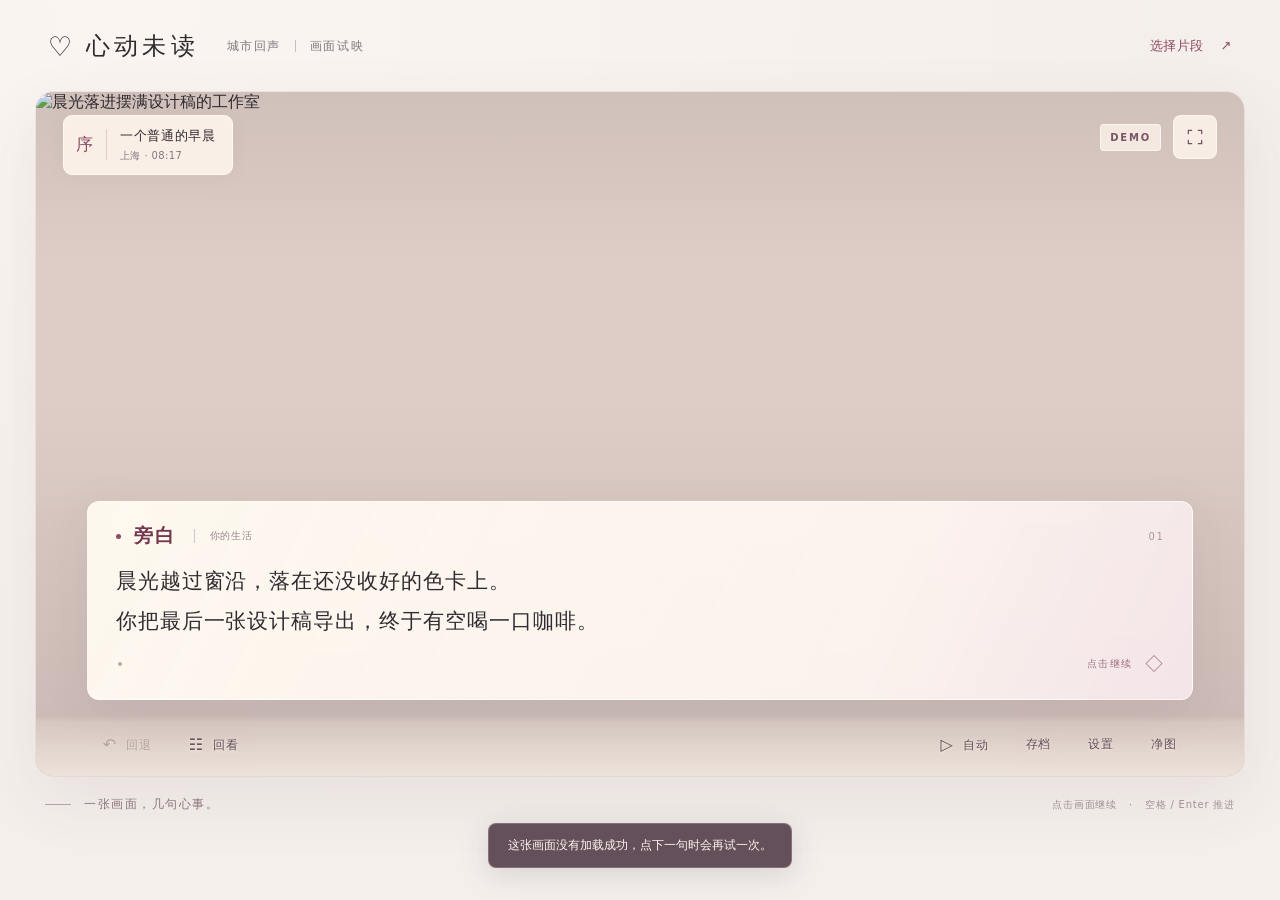
==== demo.html @ f4620fed "Add an independent visual novel interface demo Add demo.html as a separate trial entrance for review" ====
<!doctype html>
<html lang="zh-CN">
<head>
  <meta charset="utf-8">
  <meta name="viewport" content="width=device-width, initial-scale=1, viewport-fit=cover">
  <meta name="theme-color" content="#f4efeb">
  <meta name="description" content="心动未读画面试映：一张画面，几句心事。点击推进，选择你的靠近方式。">
  <meta name="demo-version" content="vn-demo-20261016-1">
  <title>心动未读 · 画面试映</title>
  <link rel="preload" href="assets/studio.webp" as="image" fetchpriority="high">
  <link rel="stylesheet" href="demo.css">
  <script src="demo-story.js" defer></script>
  <script src="demo.js" defer></script>
</head>
<body>
  <header class="masthead">
    <a class="wordmark" href="./" aria-label="返回心动未读正式版"><span class="mark" aria-hidden="true">♡</span> 心动未读</a>
    <span class="masthead-caption">城市回声 <span class="small-divider" aria-hidden="true"></span> 画面试映</span>
    <button class="top-link" id="chapter-menu">选择片段 <span aria-hidden="true">↗</span></button>
  </header>

  <main>
    <section class="theater" id="theater" aria-label="心动未读视觉小说试玩">
      <div class="scene-wash" id="scene-wash" aria-hidden="true"></div>
      <img class="artwork" id="artwork" src="assets/studio.webp" alt="晨光落进摆满设计稿的工作室" fetchpriority="high">
      <div class="scene-shade" aria-hidden="true"></div>
      <button class="advance-surface" id="advance-surface" aria-label="显示完整对白或继续下一句"></button>

      <div class="scene-hud" id="scene-hud">
        <div class="scene-badge"><span class="chapter-number" id="chapter-number">序</span><div><span class="chapter-label" id="chapter-label">一个普通的早晨</span><span class="place-label" id="place-label">上海 · 08:17</span></div></div>
        <div class="hud-actions"><span class="demo-badge">DEMO</span><button class="icon-button" id="fullscreen" aria-label="展开游戏画面" title="展开画面"><svg viewBox="0 0 24 24" aria-hidden="true"><path d="M8 4H4v4m12-4h4v4M4 16v4h4m12-4v4h-4"/></svg></button></div>
      </div>

      <section class="choice-panel" id="choice-panel" aria-label="选择如何回应" hidden>
        <p class="choice-kicker">这一刻，听你的。</p>
        <h2 id="choice-title">先让哪一件事发生？</h2>
        <div class="choice-list" id="choice-list"></div>
      </section>

      <section class="dialogue" id="dialogue" aria-label="当前对白">
        <div class="dialogue-heading"><span class="speaker-dot" aria-hidden="true"></span><strong id="speaker">旁白</strong><span class="speaker-caption" id="speaker-caption">你的生活</span><span class="page-mark" id="page-mark">01</span></div>
        <div class="dialogue-text" id="dialogue-text" aria-live="polite" aria-atomic="true"></div>
        <div class="dialogue-footer"><span class="save-indicator" id="save-indicator" aria-hidden="true"></span><button id="next" class="next-button"><span id="next-label">点击继续</span><span class="next-diamond" aria-hidden="true">◇</span></button></div>
      </section>

      <nav class="game-tools" id="game-tools" aria-label="游戏控制">
        <div class="tools-left"><button id="back" class="tool-button" aria-label="回到上一句"><span aria-hidden="true">↶</span> 回退</button><button id="history" class="tool-button"><span aria-hidden="true">☷</span> 回看</button></div>
        <div class="tools-right"><button id="auto" class="tool-button" aria-pressed="false"><span aria-hidden="true">▷</span> 自动</button><button id="save" class="tool-button">存档</button><button id="settings" class="tool-button">设置</button><button id="hide-ui" class="tool-button" aria-label="隐藏对白查看画面">净图</button></div>
      </nav>
      <button id="restore-ui" class="restore-ui" hidden>显示对白 <span aria-hidden="true">↙</span></button>
      <div class="loading-note" id="loading-note" role="status" hidden>正在展开这一幕…</div>
    </section>
    <footer class="demo-footer"><p><span class="footer-line" aria-hidden="true"></span> 一张画面，几句心事。</p><span>点击画面继续 <span aria-hidden="true">·</span> 空格 / Enter 推进</span></footer>
  </main>

  <dialog class="sheet" id="sheet" aria-labelledby="sheet-title">
    <div class="sheet-header"><div><span class="sheet-kicker" id="sheet-kicker">心动未读</span><h2 id="sheet-title">这一页</h2></div><button class="close-button" id="close-sheet" aria-label="关闭窗口">×</button></div>
    <div class="sheet-body" id="sheet-body"></div>
  </dialog>
  <div class="toast" id="toast" role="status" hidden></div>
  <noscript><p class="no-script">请开启浏览器 JavaScript 后体验点击对白与剧情分支。</p></noscript>
</body>
</html>
---- demo.css ----
:root{color-scheme:light;--paper:#f4efeb;--ink:#302b30;--muted:#82767d;--rose:#8f4b63;--rose-light:#f1dbe0;--line:#ded2d5;--serif:"Songti SC","STSong","Noto Serif CJK SC",serif;--font:system-ui,-apple-system,"PingFang SC","Microsoft YaHei",sans-serif;--text-size:21px;--ease:cubic-bezier(.23,1,.32,1)}
*{box-sizing:border-box}
html{-webkit-text-size-adjust:100%;text-size-adjust:100%;background:var(--paper)}
body{margin:0;color:var(--ink);font-family:var(--font);background:radial-gradient(ellipse at 10% 0,#faf5f1,transparent 65%),var(--paper);min-height:100svh}
button,input{font:inherit}
button{cursor:pointer;touch-action:manipulation;-webkit-tap-highlight-color:transparent}
button,a,input{outline-offset:4px}
button:focus-visible,a:focus-visible,input:focus-visible{outline:2px solid var(--rose)}
button{transition:background-color 140ms ease,border-color 140ms ease,transform 140ms var(--ease)}
button:active{transform:scale(.98)}
button:disabled{cursor:default;opacity:.35;transform:none}
button svg{width:20px;height:20px;fill:none;stroke:currentColor;stroke-width:1.5;stroke-linecap:round;stroke-linejoin:round}
[hidden]{display:none!important}
.masthead{max-width:1536px;margin:auto;padding:24px 48px;display:flex;align-items:center;gap:28px;height:92px}
.wordmark{font-family:var(--serif);font-size:24px;letter-spacing:.17em;color:var(--ink);text-decoration:none;white-space:nowrap}
.mark{display:inline-block;margin-right:4px;font-family:var(--font);font-size:27px;vertical-align:-2px;letter-spacing:0}
.masthead-caption{font-size:12px;letter-spacing:.13em;color:var(--muted);display:flex;align-items:center;gap:14px;flex:1}
.small-divider{width:1px;height:12px;background:#cebec3}
.top-link{min-height:44px;padding:8px 0 8px 16px;color:var(--rose);background:none;border:0;font-size:13px;letter-spacing:.04em}
.top-link span{margin-left:12px}
main{max-width:1536px;margin:auto;padding:0 36px}
.theater{position:relative;isolation:isolate;height:min(76dvh,850px);min-height:560px;max-height:calc(100dvh - 150px);overflow:hidden;border-radius:18px;background:#d7c6bd;box-shadow:0 22px 65px #67454c17,0 0 0 1px #8b5a6814;contain:layout paint}
.scene-wash{position:absolute;inset:-30px;background-image:url("assets/studio.webp");background-size:cover;background-position:center;filter:blur(24px);transform:scale(1.06);opacity:.78;z-index:-2}
.scene-wash:after{content:"";position:absolute;inset:0;background:#f5eae83d}
.artwork{position:absolute;inset:0;width:100%;height:100%;object-fit:cover;object-position:center;z-index:-1;pointer-events:none}
.theater[data-shape="portrait"] .artwork{width:min(100%,980px);left:50%;transform:translateX(-50%);object-fit:cover}
.scene-shade{position:absolute;inset:0;z-index:0;pointer-events:none;background:linear-gradient(180deg,#1b182511 0,transparent 23%,transparent 45%,#40303d21 100%)}
.advance-surface{position:absolute;inset:0;z-index:1;border:0;background:none;color:transparent;border-radius:18px;transform:none!important}
.advance-surface:focus-visible{outline-offset:-5px}
.scene-hud{position:absolute;inset:23px 27px auto;z-index:3;display:flex;justify-content:space-between;align-items:flex-start;pointer-events:none}
.scene-badge{display:flex;align-items:center;gap:13px;border:1px solid #ffffff90;border-radius:9px;padding:10px 16px 10px 12px;background:#fff6eddc;box-shadow:0 4px 24px #53354509;backdrop-filter:blur(8px);-webkit-backdrop-filter:blur(8px)}
.chapter-number{display:grid;place-items:center;min-width:29px;height:31px;border-right:1px solid #b995a566;padding-right:13px;font-family:var(--serif);color:var(--rose);font-size:17px}
.chapter-label{display:block;font-size:13px;letter-spacing:.05em;line-height:1.6}
.place-label{display:block;font-size:10px;color:var(--muted);letter-spacing:.04em;line-height:1.7}
.hud-actions{display:flex;align-items:center;gap:12px;pointer-events:auto}
.demo-badge{font-size:10px;font-weight:600;letter-spacing:.18em;padding:7px 9px;border:1px solid #ffffff91;border-radius:4px;background:#fff6edbc;color:#795568;backdrop-filter:blur(8px);-webkit-backdrop-filter:blur(8px)}
.icon-button{display:grid;place-items:center;width:44px;height:44px;border:1px solid #ffffff88;border-radius:8px;background:#fff6edd4;color:#725363;backdrop-filter:blur(8px);-webkit-backdrop-filter:blur(8px)}
.dialogue{position:absolute;z-index:4;left:4.2%;right:4.2%;bottom:76px;min-height:180px;padding:21px 28px 13px;border:1px solid #fffdf8c9;border-radius:12px;background:linear-gradient(115deg,#fffaf1f5,#fff7f2e8 70%,#f6e7ebed);box-shadow:0 12px 50px #3c2d3b15;backdrop-filter:blur(10px);-webkit-backdrop-filter:blur(10px);cursor:pointer}
.dialogue-heading{display:flex;align-items:center;gap:10px;margin-bottom:13px;min-height:25px}
.speaker-dot{height:5px;width:5px;background:var(--rose);border-radius:50%;margin-right:3px}
.dialogue-heading strong{font-family:var(--serif);font-size:19px;letter-spacing:.13em;color:#72364e;font-weight:600}
.speaker-caption{margin-left:7px;padding-left:15px;border-left:1px solid #d7c5cc;font-size:10px;color:#9a838d;letter-spacing:.08em}
.page-mark{margin-left:auto;font-size:10px;letter-spacing:.15em;color:#ae949f;font-variant-numeric:tabular-nums}
.dialogue-text{font-size:var(--text-size);font-family:var(--serif);line-height:1.9;letter-spacing:.045em;min-height:3.8em;white-space:pre-line;overflow-wrap:anywhere}
.dialogue-footer{display:flex;align-items:center;justify-content:space-between;min-height:36px;gap:20px}
.save-indicator{width:4px;height:4px;margin-left:2px;border-radius:50%;background:#b9aaa4}
.next-button{min-height:44px;display:flex;align-items:center;gap:13px;padding:4px 0 4px 16px;border:0;background:transparent;color:#9f7184;font-size:10px;letter-spacing:.12em}
.next-diamond{font-size:18px;line-height:1;font-family:var(--serif);color:#98667b}
.game-tools{position:absolute;z-index:5;bottom:0;left:0;right:0;min-height:60px;padding:4px 4.2% 8px;display:flex;align-items:center;justify-content:space-between;background:linear-gradient(0deg,#fbf2e8bb,#fbf2e83d 90%,transparent);gap:12px}
.tools-left,.tools-right{display:flex;align-items:center;gap:5px}
.tool-button{min-height:44px;padding:8px 15px;border:1px solid transparent;background:transparent;color:#624e58;font-size:12px;letter-spacing:.08em;border-radius:6px;white-space:nowrap;text-shadow:0 1px 3px #fff7edc9}
.tool-button span{font-size:16px;vertical-align:-1px;margin-right:4px}
.tool-button[aria-pressed="true"]{color:#8d2c50;background:#fff5eed9;border-color:#d9aebcb0}
.choice-panel{position:absolute;z-index:6;top:50%;left:50%;transform:translate(-50%,-45%);width:min(570px,calc(100% - 64px));max-height:calc(100% - 155px);overflow-y:auto;overscroll-behavior:contain;border:1px solid #fffaf3d6;border-radius:13px;padding:25px 25px 22px;background:linear-gradient(130deg,#fffaf2ed,#faeef2eb);box-shadow:0 15px 70px #47374424;backdrop-filter:blur(12px);-webkit-backdrop-filter:blur(12px);scrollbar-width:thin}
.choice-kicker{font-size:10px;color:#a17f8e;letter-spacing:.18em;margin:0 0 9px;text-align:center}
.choice-panel h2{font:500 23px/1.5 var(--serif);letter-spacing:.1em;text-align:center;margin:0 0 21px}
.choice-list{display:flex;flex-direction:column;gap:9px}
.choice-option{display:flex;align-items:center;justify-content:space-between;gap:16px;width:100%;min-height:65px;padding:12px 17px;border:1px solid #d7bac5b5;background:#fffbf5ad;border-radius:7px;text-align:left;color:#593a49}
.choice-option strong{display:block;font-size:14px;font-weight:500;line-height:1.6;letter-spacing:.04em}
.choice-option small{display:block;font-size:10px;line-height:1.8;letter-spacing:.03em;color:#9c7f8c;margin-top:2px}
.choice-arrow{color:#b992a2;font-size:17px}
.choice-option.pass{background:#f7f0eca1;border-style:dashed;color:#7d7376}
.choice-option.pass strong{font-size:13px}
.choice-option.pass small{color:#9b8f94}
.restore-ui{position:absolute;z-index:8;top:24px;right:26px;min-height:44px;padding:10px 17px;gap:15px;border:1px solid #fff7ebc9;border-radius:8px;background:#fff7ebdb;color:#735568;font-size:12px;letter-spacing:.05em}
.restore-ui span{margin-left:13px}
.loading-note{position:absolute;top:100px;left:30px;z-index:3;font-size:11px;padding:8px 12px;background:#fff6ebd9;border-radius:6px;color:#775867;pointer-events:none}
.demo-footer{display:flex;align-items:center;justify-content:space-between;gap:18px;padding:20px 9px 25px;color:#a29399;font-size:10px;letter-spacing:.08em}
.demo-footer p{margin:0;display:flex;align-items:center;gap:13px;color:#8e7782;font-family:var(--serif);font-size:12px;letter-spacing:.13em}
.footer-line{display:inline-block;width:26px;height:1px;background:#bca2ad}
.demo-footer>span span{padding:0 8px}
.sheet{position:fixed;inset:0;max-width:min(540px,calc(100vw - 32px));width:540px;max-height:calc(100dvh - 56px);margin:auto;padding:0;border:1px solid #fff9f4;border-radius:17px;background:#faf5f0;color:var(--ink);box-shadow:0 25px 100px #382b4930;overscroll-behavior:contain}
.sheet::backdrop{background:#3f2c3e52;backdrop-filter:blur(6px);-webkit-backdrop-filter:blur(6px)}
.sheet-header{display:flex;align-items:center;justify-content:space-between;gap:20px;padding:25px 26px 18px;border-bottom:1px solid #e4d6dc;position:sticky;top:0;background:#faf5f0f5;z-index:1}
.sheet-kicker{font-size:10px;letter-spacing:.18em;color:#ad8d9e}
.sheet h2{font:500 23px/1.5 var(--serif);letter-spacing:.06em;margin:7px 0 0}
.close-button{font-size:25px;font-weight:300;background:transparent;border:0;color:#8c7281;width:44px;height:44px;flex-shrink:0}
.sheet-body{padding:22px 26px 28px;overflow-wrap:anywhere}
.sheet-description{font-size:12px;line-height:1.9;color:#94838d;margin:0 0 21px}
.route-list{display:flex;flex-direction:column;gap:9px}
.route-entry{display:flex;align-items:center;gap:17px;padding:10px;border:1px solid #e2d0d8;border-radius:8px;background:#fffaf4;color:var(--ink);min-height:72px;text-align:left;width:100%}
.route-entry img{height:58px;width:52px;object-fit:cover;object-position:center 25%;border-radius:5px;flex-shrink:0}
.route-entry strong{font-family:var(--serif);font-size:16px;font-weight:500;letter-spacing:.05em;display:block;line-height:1.7}
.route-entry small{font-size:11px;color:#a08492;display:block;line-height:1.8}
.route-entry .choice-arrow{margin-left:auto;padding-right:8px}
.sheet-button{min-height:44px;border:1px solid #d9becb;background:#fffaf5;border-radius:6px;padding:10px 15px;font-size:12px;color:#71485e;letter-spacing:.04em}
.sheet-button.primary{background:#8f4b63;color:#fff9f1;border-color:#8f4b63}
.sheet-button.block{display:block;width:100%;margin-top:10px}
.button-row{display:flex;gap:8px;flex-wrap:wrap}
.button-row button[aria-pressed="true"]{background:#ecd4df;border-color:#b7899e;color:#6c354f}
.setting-row{margin:0 0 24px}
.setting-label{display:block;font-size:13px;letter-spacing:.04em;margin-bottom:11px}
.setting-note{font-size:11px;line-height:1.9;color:#9c8792;margin:9px 0 0}
.name-form{display:flex;gap:9px}
.name-form input{min-width:0;flex:1;font-size:16px;background:#fffaf7;border:1px solid #d8bfcb;border-radius:6px;padding:10px 12px;color:#49313f;min-height:44px}
.history-entry{padding:13px 0;border-bottom:1px solid #e8dbe0}
.history-entry:first-child{padding-top:0}
.history-entry strong{font-size:12px;color:#a26c86;letter-spacing:.05em;font-weight:500}
.history-entry p{font:15px/1.9 var(--serif);white-space:pre-line;margin:7px 0 0}
.history-choice{font-size:11px;line-height:1.7;color:#9d768b;background:#f0e2e8;border-radius:5px;padding:7px 10px;margin:16px 0 1px}
.slot-card{padding:17px 0;border-bottom:1px solid #e4d5dd}
.slot-card:first-child{padding-top:0}
.slot-card strong{font-size:13px;letter-spacing:.04em}
.slot-card p{font-size:11px;line-height:1.8;color:#9e8494;margin:8px 0 12px}
.finish-mark{font-size:40px;color:#c09aac;text-align:center;line-height:1.4;margin:0 0 15px}
.finish-copy{text-align:center;white-space:pre-line;font:17px/2 var(--serif);color:#76596a;margin:0 0 25px}
.toast{position:fixed;z-index:1100;bottom:32px;left:50%;transform:translateX(-50%);background:#58424eea;color:#fff7ef;border:1px solid #fff3ed33;padding:12px 19px;border-radius:8px;font-size:12px;line-height:1.6;text-align:center;max-width:calc(100% - 36px);width:max-content;box-shadow:0 6px 30px #392d4426;pointer-events:none}
.theater:fullscreen,.theater.is-expanded{height:100dvh;width:100vw;max-height:none;min-height:0;border-radius:0}
.theater.is-expanded{position:fixed;inset:0;z-index:1000}
body.expanded{overflow:hidden}
.no-script{padding:20px;color:#8f4b63}
@media(hover:hover) and (pointer:fine){.tool-button:hover{background:#fff8efb3;border-color:#d5b7c37a}.top-link:hover{color:#632a44}.choice-option:hover{border-color:#b67996;background:#fff9f4}.sheet-button:hover,.route-entry:hover{border-color:#b37f98;background:#f4e3eb}.sheet-button.primary:hover{background:#7a3d53}.icon-button:hover{background:#fff7ef}.next-button:hover{color:#71324f}}
@media(min-width:1700px){.dialogue{left:5%;right:5%;bottom:88px;padding:25px 34px 17px}.dialogue-text{font-size:calc(var(--text-size) + 1px)}.game-tools{min-height:70px;padding:5px 5% 12px}}
@media(max-width:800px){.masthead{padding:17px 24px;height:76px;gap:20px}.wordmark{font-size:21px}.masthead-caption{font-size:10px}.top-link{font-size:12px}main{padding:0 20px}.theater{height:calc(100dvh - 132px);max-height:none;min-height:490px;border-radius:13px}.dialogue{left:4%;right:4%;padding:19px 22px 10px}.dialogue-text{font-size:calc(var(--text-size) - 1px)}.game-tools{padding-left:3%;padding-right:3%}.tool-button{padding-left:11px;padding-right:11px}.demo-footer{font-size:9px;padding-top:17px}.scene-hud{inset:19px 20px auto}.choice-panel{width:min(520px,calc(100% - 48px))}}
@media(max-width:540px){.masthead{height:66px;padding:10px 18px;gap:8px}.wordmark{font-size:18px;letter-spacing:.12em}.mark{font-size:23px;margin-right:1px}.masthead-caption{display:none}.top-link{margin-left:auto;font-size:11px}.top-link span{margin-left:5px}main{padding:0}.theater{height:calc(100dvh - 66px);max-height:none;min-height:480px;border-radius:0;box-shadow:none}.scene-wash{filter:blur(15px)}.theater[data-shape="portrait"] .artwork{object-fit:cover;object-position:50% 24%}.theater[data-shape="wide"] .artwork{object-fit:cover;object-position:48% 50%}.scene-hud{inset:15px 16px auto}.scene-badge{padding:8px 11px 8px 9px;gap:10px;border-radius:7px}.chapter-label{font-size:11px}.chapter-number{font-size:15px;padding-right:10px;min-width:24px;height:28px}.place-label{font-size:9px}.hud-actions{gap:7px}.demo-badge{font-size:8px;letter-spacing:.13em;padding:6px 7px}.icon-button{width:40px;height:40px;min-height:44px}.dialogue{left:14px;right:14px;bottom:calc(65px + env(safe-area-inset-bottom));min-height:185px;padding:17px 18px 10px;border-radius:10px;background:linear-gradient(115deg,#fff9f1f7,#fff6f0ef 70%,#f7e9eeef)}.dialogue-heading{margin-bottom:13px;gap:8px}.dialogue-heading strong{font-size:17px}.speaker-caption{font-size:9px;margin-left:3px;padding-left:10px;letter-spacing:.02em}.dialogue-text{font-size:calc(var(--text-size) - 2px);line-height:1.85;letter-spacing:.04em;min-height:3.7em}.dialogue-footer{min-height:32px}.next-button{font-size:9px;min-height:36px;letter-spacing:.08em}.game-tools{min-height:calc(59px + env(safe-area-inset-bottom));padding:0 12px calc(5px + env(safe-area-inset-bottom));gap:0;align-items:center}.tools-left,.tools-right{gap:0}.tool-button{padding:7px 9px;font-size:10px;letter-spacing:.025em}.tool-button span{font-size:14px;margin-right:2px}.demo-footer{display:none}.choice-panel{width:calc(100% - 32px);padding:21px 16px 17px;max-height:calc(100% - 145px - env(safe-area-inset-bottom));transform:translate(-50%,-46%)}.choice-panel h2{font-size:21px;margin-bottom:17px}.choice-option{min-height:62px;padding:10px 12px}.choice-option strong{font-size:12px;line-height:1.7}.choice-option small{font-size:9px;line-height:1.7}.choice-list{gap:8px}.choice-option.pass strong{font-size:12px}.restore-ui{right:16px;top:15px;font-size:11px;padding:9px 13px}.sheet{max-width:calc(100vw - 26px);max-height:calc(100dvh - 32px);border-radius:13px}.sheet-header{padding:21px 20px 15px}.sheet-body{padding:20px}.toast{bottom:calc(22px + env(safe-area-inset-bottom))}}
@media(max-width:360px){.tool-button{padding-left:7px;padding-right:7px}.dialogue{left:11px;right:11px;padding-left:15px;padding-right:15px}.dialogue-text{font-size:calc(var(--text-size) - 3px)}.speaker-caption{display:none}.demo-badge{display:none}.choice-option strong{font-size:11px}.choice-panel h2{font-size:19px}.choice-option small{font-size:9px}}
@media(max-height:560px) and (min-width:541px){.masthead{height:52px;padding-top:4px;padding-bottom:4px}.theater{height:calc(100dvh - 52px);min-height:0;max-height:none;border-radius:0}main{padding:0}.demo-footer{display:none}.scene-hud{inset:10px 18px auto}.scene-badge{padding:5px 12px}.place-label{display:none}.demo-badge{display:none}.dialogue{bottom:48px;min-height:0;left:5%;right:5%;padding:12px 21px 3px}.dialogue-heading{margin-bottom:5px;min-height:20px}.dialogue-heading strong{font-size:16px}.dialogue-text{font-size:calc(var(--text-size) - 3px);line-height:1.65;min-height:3.3em}.dialogue-footer{min-height:28px}.next-button{min-height:28px}.game-tools{min-height:44px;padding-top:0;padding-bottom:0}.choice-panel{max-height:calc(100% - 100px);padding:12px 18px;top:49%;transform:translate(-50%,-45%)}.choice-kicker{display:none}.choice-panel h2{font-size:18px;margin-bottom:10px}.choice-list{gap:6px}.choice-option{min-height:43px;padding:6px 12px}.choice-option strong{font-size:12px}.choice-option small{display:none}}
@media(max-width:540px){.theater[data-shape="portrait"] .artwork{left:0;transform:none;width:100%}.next-button{min-height:44px}}
@media(max-height:560px) and (min-width:541px){.theater[data-shape="portrait"] .artwork{width:100%;left:0;transform:none;object-fit:contain}.next-button{min-height:28px}}
@media(prefers-reduced-motion:reduce){*,*:before,*:after{animation:none!important;transition:none!important;scroll-behavior:auto!important}}
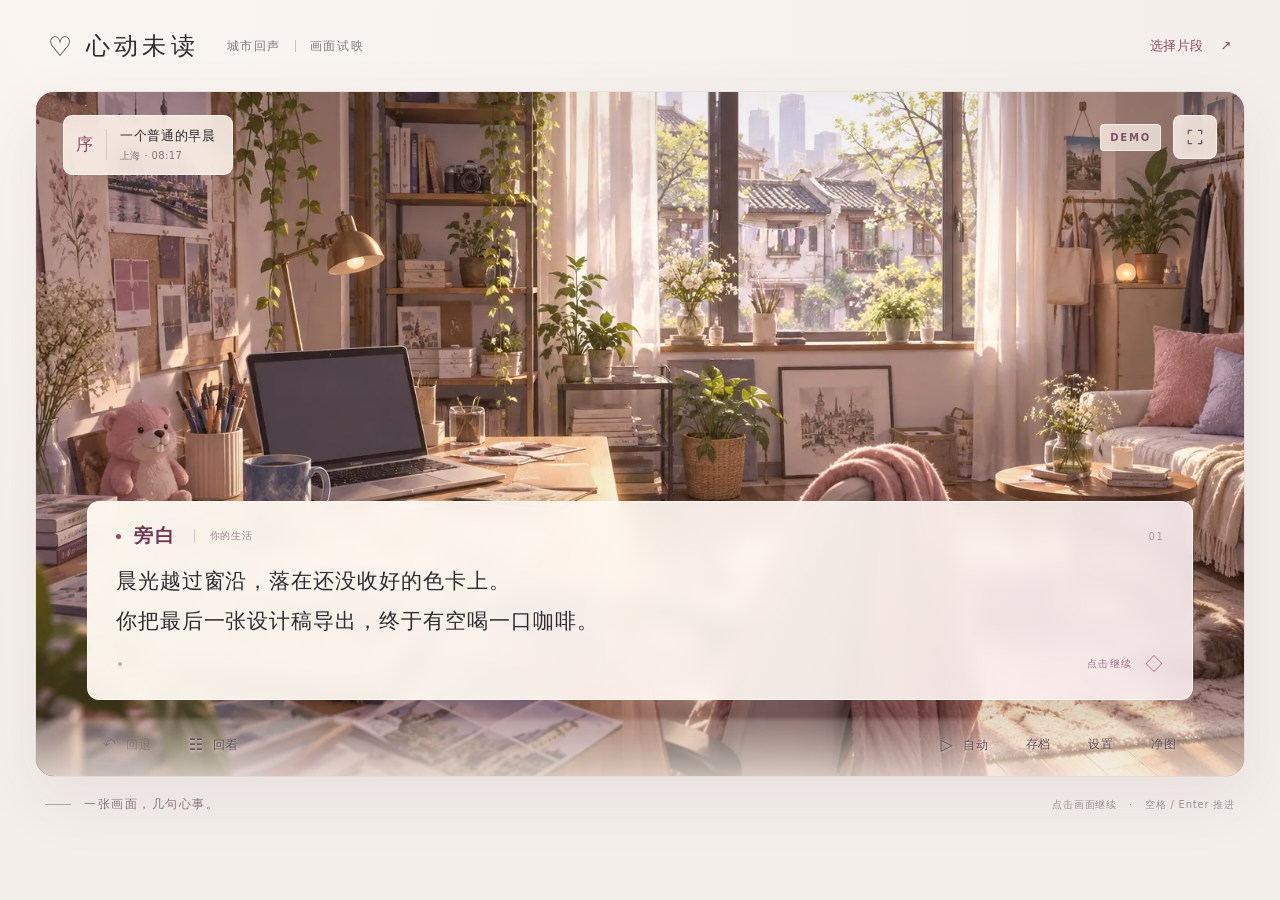
==== commit a0cd9b2f: "Use published artwork paths in visual novel demo Package the independent demo with the existing site" ====
--- a/demo.html
+++ b/demo.html
@@ -1,16 +1,17 @@
 <!doctype html>
 <html lang="zh-CN">
 <head>
+  <meta name="demo-release" content="45c949063571">
   <meta charset="utf-8">
   <meta name="viewport" content="width=device-width, initial-scale=1, viewport-fit=cover">
   <meta name="theme-color" content="#f4efeb">
   <meta name="description" content="心动未读画面试映：一张画面，几句心事。点击推进，选择你的靠近方式。">
   <meta name="demo-version" content="vn-demo-20261016-1">
   <title>心动未读 · 画面试映</title>
-  <link rel="preload" href="assets/studio.webp" as="image" fetchpriority="high">
-  <link rel="stylesheet" href="demo.css">
-  <script src="demo-story.js" defer></script>
-  <script src="demo.js" defer></script>
+  <link rel="preload" href="v3-studio.webp" as="image" fetchpriority="high">
+  <link rel="stylesheet" href="demo.css?v=45c949063571">
+  <script src="demo-story.js?v=45c949063571" defer></script>
+  <script src="demo.js?v=45c949063571" defer></script>
 </head>
 <body>
   <header class="masthead">
@@ -22,7 +23,7 @@
   <main>
     <section class="theater" id="theater" aria-label="心动未读视觉小说试玩">
       <div class="scene-wash" id="scene-wash" aria-hidden="true"></div>
-      <img class="artwork" id="artwork" src="assets/studio.webp" alt="晨光落进摆满设计稿的工作室" fetchpriority="high">
+      <img class="artwork" id="artwork" src="v3-studio.webp" alt="晨光落进摆满设计稿的工作室" fetchpriority="high">
       <div class="scene-shade" aria-hidden="true"></div>
       <button class="advance-surface" id="advance-surface" aria-label="显示完整对白或继续下一句"></button>
 
--- a/demo.css
+++ b/demo.css
@@ -20,7 +20,7 @@
 .top-link span{margin-left:12px}
 main{max-width:1536px;margin:auto;padding:0 36px}
 .theater{position:relative;isolation:isolate;height:min(76dvh,850px);min-height:560px;max-height:calc(100dvh - 150px);overflow:hidden;border-radius:18px;background:#d7c6bd;box-shadow:0 22px 65px #67454c17,0 0 0 1px #8b5a6814;contain:layout paint}
-.scene-wash{position:absolute;inset:-30px;background-image:url("assets/studio.webp");background-size:cover;background-position:center;filter:blur(24px);transform:scale(1.06);opacity:.78;z-index:-2}
+.scene-wash{position:absolute;inset:-30px;background-image:url("v3-studio.webp");background-size:cover;background-position:center;filter:blur(24px);transform:scale(1.06);opacity:.78;z-index:-2}
 .scene-wash:after{content:"";position:absolute;inset:0;background:#f5eae83d}
 .artwork{position:absolute;inset:0;width:100%;height:100%;object-fit:cover;object-position:center;z-index:-1;pointer-events:none}
 .theater[data-shape="portrait"] .artwork{width:min(100%,980px);left:50%;transform:translateX(-50%);object-fit:cover}
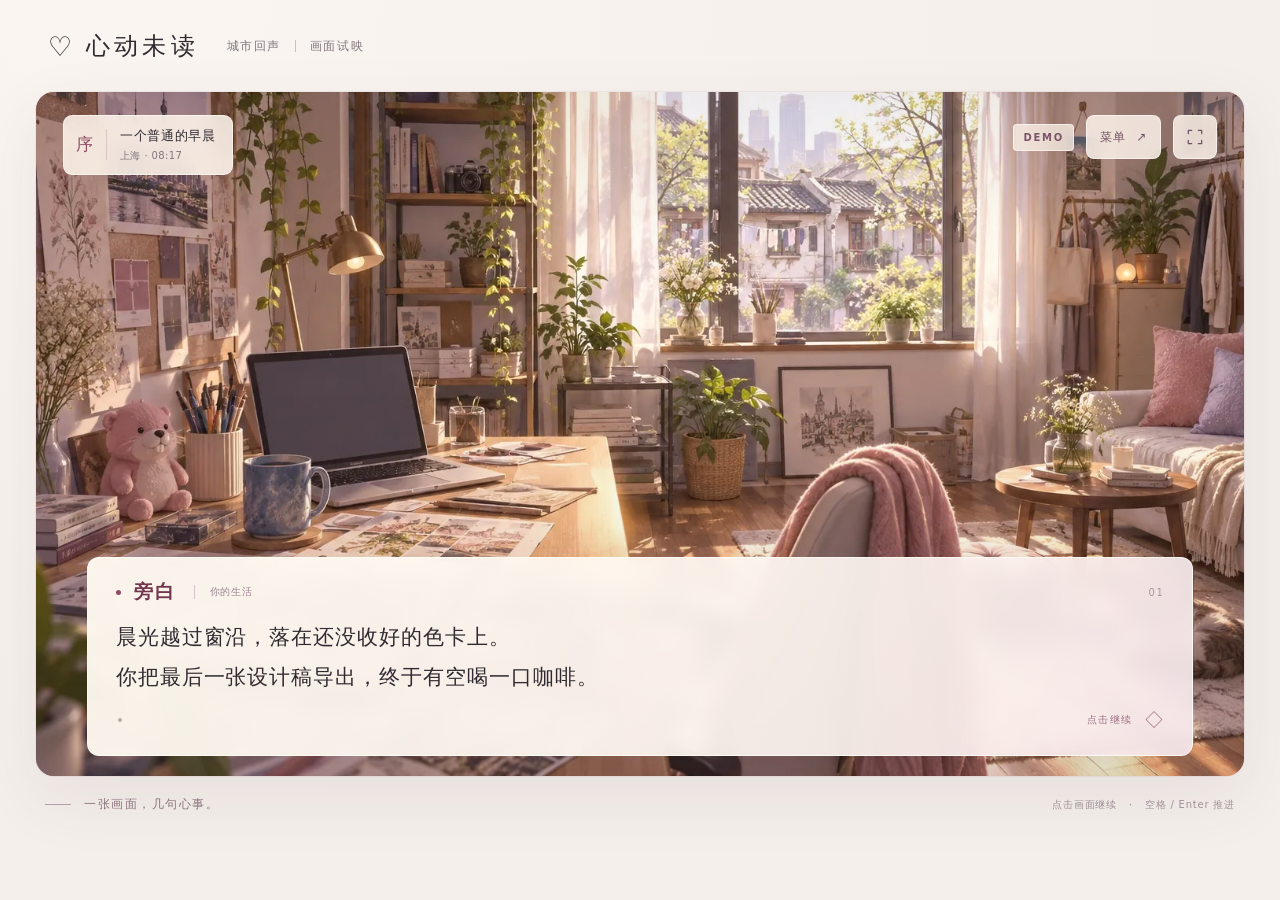
==== commit 4f4ebc02: "Remove demo bottom toolbar and lower dialogue Remove the always-visible bottom toolbar and keep its " ====
--- a/demo.html
+++ b/demo.html
@@ -1,7 +1,7 @@
 <!doctype html>
 <html lang="zh-CN">
 <head>
-  <meta name="demo-release" content="45c949063571">
+  <meta name="demo-release" content="0c62a8ebbc32">
   <meta charset="utf-8">
   <meta name="viewport" content="width=device-width, initial-scale=1, viewport-fit=cover">
   <meta name="theme-color" content="#f4efeb">
@@ -9,15 +9,14 @@
   <meta name="demo-version" content="vn-demo-20261016-1">
   <title>心动未读 · 画面试映</title>
   <link rel="preload" href="v3-studio.webp" as="image" fetchpriority="high">
-  <link rel="stylesheet" href="demo.css?v=45c949063571">
-  <script src="demo-story.js?v=45c949063571" defer></script>
-  <script src="demo.js?v=45c949063571" defer></script>
+  <link rel="stylesheet" href="demo.css?v=0c62a8ebbc32">
+  <script src="demo-story.js?v=0c62a8ebbc32" defer></script>
+  <script src="demo.js?v=0c62a8ebbc32" defer></script>
 </head>
 <body>
   <header class="masthead">
     <a class="wordmark" href="./" aria-label="返回心动未读正式版"><span class="mark" aria-hidden="true">♡</span> 心动未读</a>
     <span class="masthead-caption">城市回声 <span class="small-divider" aria-hidden="true"></span> 画面试映</span>
-    <button class="top-link" id="chapter-menu">选择片段 <span aria-hidden="true">↗</span></button>
   </header>
 
   <main>
@@ -29,7 +28,7 @@
 
       <div class="scene-hud" id="scene-hud">
         <div class="scene-badge"><span class="chapter-number" id="chapter-number">序</span><div><span class="chapter-label" id="chapter-label">一个普通的早晨</span><span class="place-label" id="place-label">上海 · 08:17</span></div></div>
-        <div class="hud-actions"><span class="demo-badge">DEMO</span><button class="icon-button" id="fullscreen" aria-label="展开游戏画面" title="展开画面"><svg viewBox="0 0 24 24" aria-hidden="true"><path d="M8 4H4v4m12-4h4v4M4 16v4h4m12-4v4h-4"/></svg></button></div>
+        <div class="hud-actions"><span class="demo-badge">DEMO</span><button class="top-link scene-menu" id="chapter-menu">菜单 <span aria-hidden="true">↗</span></button><button class="icon-button" id="fullscreen" aria-label="展开游戏画面" title="展开画面"><svg viewBox="0 0 24 24" aria-hidden="true"><path d="M8 4H4v4m12-4h4v4M4 16v4h4m12-4v4h-4"/></svg></button></div>
       </div>
 
       <section class="choice-panel" id="choice-panel" aria-label="选择如何回应" hidden>
@@ -44,10 +43,6 @@
         <div class="dialogue-footer"><span class="save-indicator" id="save-indicator" aria-hidden="true"></span><button id="next" class="next-button"><span id="next-label">点击继续</span><span class="next-diamond" aria-hidden="true">◇</span></button></div>
       </section>
 
-      <nav class="game-tools" id="game-tools" aria-label="游戏控制">
-        <div class="tools-left"><button id="back" class="tool-button" aria-label="回到上一句"><span aria-hidden="true">↶</span> 回退</button><button id="history" class="tool-button"><span aria-hidden="true">☷</span> 回看</button></div>
-        <div class="tools-right"><button id="auto" class="tool-button" aria-pressed="false"><span aria-hidden="true">▷</span> 自动</button><button id="save" class="tool-button">存档</button><button id="settings" class="tool-button">设置</button><button id="hide-ui" class="tool-button" aria-label="隐藏对白查看画面">净图</button></div>
-      </nav>
       <button id="restore-ui" class="restore-ui" hidden>显示对白 <span aria-hidden="true">↙</span></button>
       <div class="loading-note" id="loading-note" role="status" hidden>正在展开这一幕…</div>
     </section>
@@ -56,6 +51,10 @@
 
   <dialog class="sheet" id="sheet" aria-labelledby="sheet-title">
     <div class="sheet-header"><div><span class="sheet-kicker" id="sheet-kicker">心动未读</span><h2 id="sheet-title">这一页</h2></div><button class="close-button" id="close-sheet" aria-label="关闭窗口">×</button></div>
+    <nav class="menu-tools" id="menu-tools" aria-label="阅读与存档">
+      <button id="back" class="tool-button" aria-label="回到上一句"><span aria-hidden="true">↶</span> 回退</button><button id="history" class="tool-button"><span aria-hidden="true">☷</span> 回看</button>
+      <button id="auto" class="tool-button" aria-pressed="false"><span aria-hidden="true">▷</span> 自动</button><button id="save" class="tool-button">存档</button><button id="settings" class="tool-button">设置</button><button id="hide-ui" class="tool-button" aria-label="隐藏对白查看画面">净图</button>
+    </nav>
     <div class="sheet-body" id="sheet-body"></div>
   </dialog>
   <div class="toast" id="toast" role="status" hidden></div>
--- a/demo.css
+++ b/demo.css
@@ -33,9 +33,11 @@
 .chapter-label{display:block;font-size:13px;letter-spacing:.05em;line-height:1.6}
 .place-label{display:block;font-size:10px;color:var(--muted);letter-spacing:.04em;line-height:1.7}
 .hud-actions{display:flex;align-items:center;gap:12px;pointer-events:auto}
+.scene-menu{padding:8px 13px;border:1px solid #ffffff88;border-radius:8px;background:#fff6edd4;color:#725363;font-size:12px;backdrop-filter:blur(8px);-webkit-backdrop-filter:blur(8px)}
+.scene-menu span{margin-left:7px}
 .demo-badge{font-size:10px;font-weight:600;letter-spacing:.18em;padding:7px 9px;border:1px solid #ffffff91;border-radius:4px;background:#fff6edbc;color:#795568;backdrop-filter:blur(8px);-webkit-backdrop-filter:blur(8px)}
 .icon-button{display:grid;place-items:center;width:44px;height:44px;border:1px solid #ffffff88;border-radius:8px;background:#fff6edd4;color:#725363;backdrop-filter:blur(8px);-webkit-backdrop-filter:blur(8px)}
-.dialogue{position:absolute;z-index:4;left:4.2%;right:4.2%;bottom:76px;min-height:180px;padding:21px 28px 13px;border:1px solid #fffdf8c9;border-radius:12px;background:linear-gradient(115deg,#fffaf1f5,#fff7f2e8 70%,#f6e7ebed);box-shadow:0 12px 50px #3c2d3b15;backdrop-filter:blur(10px);-webkit-backdrop-filter:blur(10px);cursor:pointer}
+.dialogue{position:absolute;z-index:4;left:4.2%;right:4.2%;bottom:20px;min-height:180px;padding:21px 28px 13px;border:1px solid #fffdf8c9;border-radius:12px;background:linear-gradient(115deg,#fffaf1f5,#fff7f2e8 70%,#f6e7ebed);box-shadow:0 12px 50px #3c2d3b15;backdrop-filter:blur(10px);-webkit-backdrop-filter:blur(10px);cursor:pointer}
 .dialogue-heading{display:flex;align-items:center;gap:10px;margin-bottom:13px;min-height:25px}
 .speaker-dot{height:5px;width:5px;background:var(--rose);border-radius:50%;margin-right:3px}
 .dialogue-heading strong{font-family:var(--serif);font-size:19px;letter-spacing:.13em;color:#72364e;font-weight:600}
@@ -46,8 +48,8 @@
 .save-indicator{width:4px;height:4px;margin-left:2px;border-radius:50%;background:#b9aaa4}
 .next-button{min-height:44px;display:flex;align-items:center;gap:13px;padding:4px 0 4px 16px;border:0;background:transparent;color:#9f7184;font-size:10px;letter-spacing:.12em}
 .next-diamond{font-size:18px;line-height:1;font-family:var(--serif);color:#98667b}
-.game-tools{position:absolute;z-index:5;bottom:0;left:0;right:0;min-height:60px;padding:4px 4.2% 8px;display:flex;align-items:center;justify-content:space-between;background:linear-gradient(0deg,#fbf2e8bb,#fbf2e83d 90%,transparent);gap:12px}
-.tools-left,.tools-right{display:flex;align-items:center;gap:5px}
+
+
 .tool-button{min-height:44px;padding:8px 15px;border:1px solid transparent;background:transparent;color:#624e58;font-size:12px;letter-spacing:.08em;border-radius:6px;white-space:nowrap;text-shadow:0 1px 3px #fff7edc9}
 .tool-button span{font-size:16px;vertical-align:-1px;margin-right:4px}
 .tool-button[aria-pressed="true"]{color:#8d2c50;background:#fff5eed9;border-color:#d9aebcb0}
@@ -75,6 +77,8 @@
 .sheet-kicker{font-size:10px;letter-spacing:.18em;color:#ad8d9e}
 .sheet h2{font:500 23px/1.5 var(--serif);letter-spacing:.06em;margin:7px 0 0}
 .close-button{font-size:25px;font-weight:300;background:transparent;border:0;color:#8c7281;width:44px;height:44px;flex-shrink:0}
+.menu-tools{display:grid;grid-template-columns:repeat(3,minmax(0,1fr));gap:6px;padding:10px 20px;border-bottom:1px solid #e4d6dc}
+.menu-tools .tool-button{font-size:12px;min-height:44px;padding:8px 10px;border-color:#e2d0d880;background:#fffaf466;text-align:center}
 .sheet-body{padding:22px 26px 28px;overflow-wrap:anywhere}
 .sheet-description{font-size:12px;line-height:1.9;color:#94838d;margin:0 0 21px}
 .route-list{display:flex;flex-direction:column;gap:9px}
@@ -110,11 +114,11 @@
 body.expanded{overflow:hidden}
 .no-script{padding:20px;color:#8f4b63}
 @media(hover:hover) and (pointer:fine){.tool-button:hover{background:#fff8efb3;border-color:#d5b7c37a}.top-link:hover{color:#632a44}.choice-option:hover{border-color:#b67996;background:#fff9f4}.sheet-button:hover,.route-entry:hover{border-color:#b37f98;background:#f4e3eb}.sheet-button.primary:hover{background:#7a3d53}.icon-button:hover{background:#fff7ef}.next-button:hover{color:#71324f}}
-@media(min-width:1700px){.dialogue{left:5%;right:5%;bottom:88px;padding:25px 34px 17px}.dialogue-text{font-size:calc(var(--text-size) + 1px)}.game-tools{min-height:70px;padding:5px 5% 12px}}
-@media(max-width:800px){.masthead{padding:17px 24px;height:76px;gap:20px}.wordmark{font-size:21px}.masthead-caption{font-size:10px}.top-link{font-size:12px}main{padding:0 20px}.theater{height:calc(100dvh - 132px);max-height:none;min-height:490px;border-radius:13px}.dialogue{left:4%;right:4%;padding:19px 22px 10px}.dialogue-text{font-size:calc(var(--text-size) - 1px)}.game-tools{padding-left:3%;padding-right:3%}.tool-button{padding-left:11px;padding-right:11px}.demo-footer{font-size:9px;padding-top:17px}.scene-hud{inset:19px 20px auto}.choice-panel{width:min(520px,calc(100% - 48px))}}
-@media(max-width:540px){.masthead{height:66px;padding:10px 18px;gap:8px}.wordmark{font-size:18px;letter-spacing:.12em}.mark{font-size:23px;margin-right:1px}.masthead-caption{display:none}.top-link{margin-left:auto;font-size:11px}.top-link span{margin-left:5px}main{padding:0}.theater{height:calc(100dvh - 66px);max-height:none;min-height:480px;border-radius:0;box-shadow:none}.scene-wash{filter:blur(15px)}.theater[data-shape="portrait"] .artwork{object-fit:cover;object-position:50% 24%}.theater[data-shape="wide"] .artwork{object-fit:cover;object-position:48% 50%}.scene-hud{inset:15px 16px auto}.scene-badge{padding:8px 11px 8px 9px;gap:10px;border-radius:7px}.chapter-label{font-size:11px}.chapter-number{font-size:15px;padding-right:10px;min-width:24px;height:28px}.place-label{font-size:9px}.hud-actions{gap:7px}.demo-badge{font-size:8px;letter-spacing:.13em;padding:6px 7px}.icon-button{width:40px;height:40px;min-height:44px}.dialogue{left:14px;right:14px;bottom:calc(65px + env(safe-area-inset-bottom));min-height:185px;padding:17px 18px 10px;border-radius:10px;background:linear-gradient(115deg,#fff9f1f7,#fff6f0ef 70%,#f7e9eeef)}.dialogue-heading{margin-bottom:13px;gap:8px}.dialogue-heading strong{font-size:17px}.speaker-caption{font-size:9px;margin-left:3px;padding-left:10px;letter-spacing:.02em}.dialogue-text{font-size:calc(var(--text-size) - 2px);line-height:1.85;letter-spacing:.04em;min-height:3.7em}.dialogue-footer{min-height:32px}.next-button{font-size:9px;min-height:36px;letter-spacing:.08em}.game-tools{min-height:calc(59px + env(safe-area-inset-bottom));padding:0 12px calc(5px + env(safe-area-inset-bottom));gap:0;align-items:center}.tools-left,.tools-right{gap:0}.tool-button{padding:7px 9px;font-size:10px;letter-spacing:.025em}.tool-button span{font-size:14px;margin-right:2px}.demo-footer{display:none}.choice-panel{width:calc(100% - 32px);padding:21px 16px 17px;max-height:calc(100% - 145px - env(safe-area-inset-bottom));transform:translate(-50%,-46%)}.choice-panel h2{font-size:21px;margin-bottom:17px}.choice-option{min-height:62px;padding:10px 12px}.choice-option strong{font-size:12px;line-height:1.7}.choice-option small{font-size:9px;line-height:1.7}.choice-list{gap:8px}.choice-option.pass strong{font-size:12px}.restore-ui{right:16px;top:15px;font-size:11px;padding:9px 13px}.sheet{max-width:calc(100vw - 26px);max-height:calc(100dvh - 32px);border-radius:13px}.sheet-header{padding:21px 20px 15px}.sheet-body{padding:20px}.toast{bottom:calc(22px + env(safe-area-inset-bottom))}}
+@media(min-width:1700px){.dialogue{left:5%;right:5%;bottom:24px;padding:25px 34px 17px}.dialogue-text{font-size:calc(var(--text-size) + 1px)}}
+@media(max-width:800px){.masthead{padding:17px 24px;height:76px;gap:20px}.wordmark{font-size:21px}.masthead-caption{font-size:10px}.top-link{font-size:12px}main{padding:0 20px}.theater{height:calc(100dvh - 132px);max-height:none;min-height:490px;border-radius:13px}.dialogue{left:4%;right:4%;padding:19px 22px 10px}.dialogue-text{font-size:calc(var(--text-size) - 1px)}.tool-button{padding-left:11px;padding-right:11px}.demo-footer{font-size:9px;padding-top:17px}.scene-hud{inset:19px 20px auto}.choice-panel{width:min(520px,calc(100% - 48px))}}
+@media(max-width:540px){.masthead{height:66px;padding:10px 18px;gap:8px}.wordmark{font-size:18px;letter-spacing:.12em}.mark{font-size:23px;margin-right:1px}.masthead-caption{display:none}.top-link{margin-left:auto;font-size:11px}.top-link span{margin-left:5px}main{padding:0}.theater{height:calc(100dvh - 66px);max-height:none;min-height:480px;border-radius:0;box-shadow:none}.scene-wash{filter:blur(15px)}.theater[data-shape="portrait"] .artwork{object-fit:cover;object-position:50% 24%}.theater[data-shape="wide"] .artwork{object-fit:cover;object-position:48% 50%}.scene-hud{inset:15px 16px auto}.scene-badge{padding:8px 11px 8px 9px;gap:10px;border-radius:7px}.chapter-label{font-size:11px}.chapter-number{font-size:15px;padding-right:10px;min-width:24px;height:28px}.place-label{font-size:9px}.hud-actions{gap:7px}.demo-badge{font-size:8px;letter-spacing:.13em;padding:6px 7px}.icon-button{width:40px;height:40px;min-height:44px}.dialogue{left:14px;right:14px;bottom:calc(14px + env(safe-area-inset-bottom));min-height:185px;padding:17px 18px 10px;border-radius:10px;background:linear-gradient(115deg,#fff9f1f7,#fff6f0ef 70%,#f7e9eeef)}.dialogue-heading{margin-bottom:13px;gap:8px}.dialogue-heading strong{font-size:17px}.speaker-caption{font-size:9px;margin-left:3px;padding-left:10px;letter-spacing:.02em}.dialogue-text{font-size:calc(var(--text-size) - 2px);line-height:1.85;letter-spacing:.04em;min-height:3.7em}.dialogue-footer{min-height:32px}.next-button{font-size:9px;min-height:36px;letter-spacing:.08em}.tool-button{padding:7px 9px;font-size:10px;letter-spacing:.025em}.tool-button span{font-size:14px;margin-right:2px}.demo-footer{display:none}.choice-panel{width:calc(100% - 32px);padding:21px 16px 17px;max-height:calc(100% - 145px - env(safe-area-inset-bottom));transform:translate(-50%,-46%)}.choice-panel h2{font-size:21px;margin-bottom:17px}.choice-option{min-height:62px;padding:10px 12px}.choice-option strong{font-size:12px;line-height:1.7}.choice-option small{font-size:9px;line-height:1.7}.choice-list{gap:8px}.choice-option.pass strong{font-size:12px}.restore-ui{right:16px;top:15px;font-size:11px;padding:9px 13px}.sheet{max-width:calc(100vw - 26px);max-height:calc(100dvh - 32px);border-radius:13px}.sheet-header{padding:21px 20px 15px}.sheet-body{padding:20px}.toast{bottom:calc(22px + env(safe-area-inset-bottom))}}
 @media(max-width:360px){.tool-button{padding-left:7px;padding-right:7px}.dialogue{left:11px;right:11px;padding-left:15px;padding-right:15px}.dialogue-text{font-size:calc(var(--text-size) - 3px)}.speaker-caption{display:none}.demo-badge{display:none}.choice-option strong{font-size:11px}.choice-panel h2{font-size:19px}.choice-option small{font-size:9px}}
-@media(max-height:560px) and (min-width:541px){.masthead{height:52px;padding-top:4px;padding-bottom:4px}.theater{height:calc(100dvh - 52px);min-height:0;max-height:none;border-radius:0}main{padding:0}.demo-footer{display:none}.scene-hud{inset:10px 18px auto}.scene-badge{padding:5px 12px}.place-label{display:none}.demo-badge{display:none}.dialogue{bottom:48px;min-height:0;left:5%;right:5%;padding:12px 21px 3px}.dialogue-heading{margin-bottom:5px;min-height:20px}.dialogue-heading strong{font-size:16px}.dialogue-text{font-size:calc(var(--text-size) - 3px);line-height:1.65;min-height:3.3em}.dialogue-footer{min-height:28px}.next-button{min-height:28px}.game-tools{min-height:44px;padding-top:0;padding-bottom:0}.choice-panel{max-height:calc(100% - 100px);padding:12px 18px;top:49%;transform:translate(-50%,-45%)}.choice-kicker{display:none}.choice-panel h2{font-size:18px;margin-bottom:10px}.choice-list{gap:6px}.choice-option{min-height:43px;padding:6px 12px}.choice-option strong{font-size:12px}.choice-option small{display:none}}
+@media(max-height:560px) and (min-width:541px){.masthead{height:52px;padding-top:4px;padding-bottom:4px}.theater{height:calc(100dvh - 52px);min-height:0;max-height:none;border-radius:0}main{padding:0}.demo-footer{display:none}.scene-hud{inset:10px 18px auto}.scene-badge{padding:5px 12px}.place-label{display:none}.demo-badge{display:none}.dialogue{bottom:10px;min-height:0;left:5%;right:5%;padding:12px 21px 3px}.dialogue-heading{margin-bottom:5px;min-height:20px}.dialogue-heading strong{font-size:16px}.dialogue-text{font-size:calc(var(--text-size) - 3px);line-height:1.65;min-height:3.3em}.dialogue-footer{min-height:28px}.next-button{min-height:28px}.choice-panel{max-height:calc(100% - 100px);padding:12px 18px;top:49%;transform:translate(-50%,-45%)}.choice-kicker{display:none}.choice-panel h2{font-size:18px;margin-bottom:10px}.choice-list{gap:6px}.choice-option{min-height:43px;padding:6px 12px}.choice-option strong{font-size:12px}.choice-option small{display:none}}
 @media(max-width:540px){.theater[data-shape="portrait"] .artwork{left:0;transform:none;width:100%}.next-button{min-height:44px}}
 @media(max-height:560px) and (min-width:541px){.theater[data-shape="portrait"] .artwork{width:100%;left:0;transform:none;object-fit:contain}.next-button{min-height:28px}}
 @media(prefers-reduced-motion:reduce){*,*:before,*:after{animation:none!important;transition:none!important;scroll-behavior:auto!important}}
